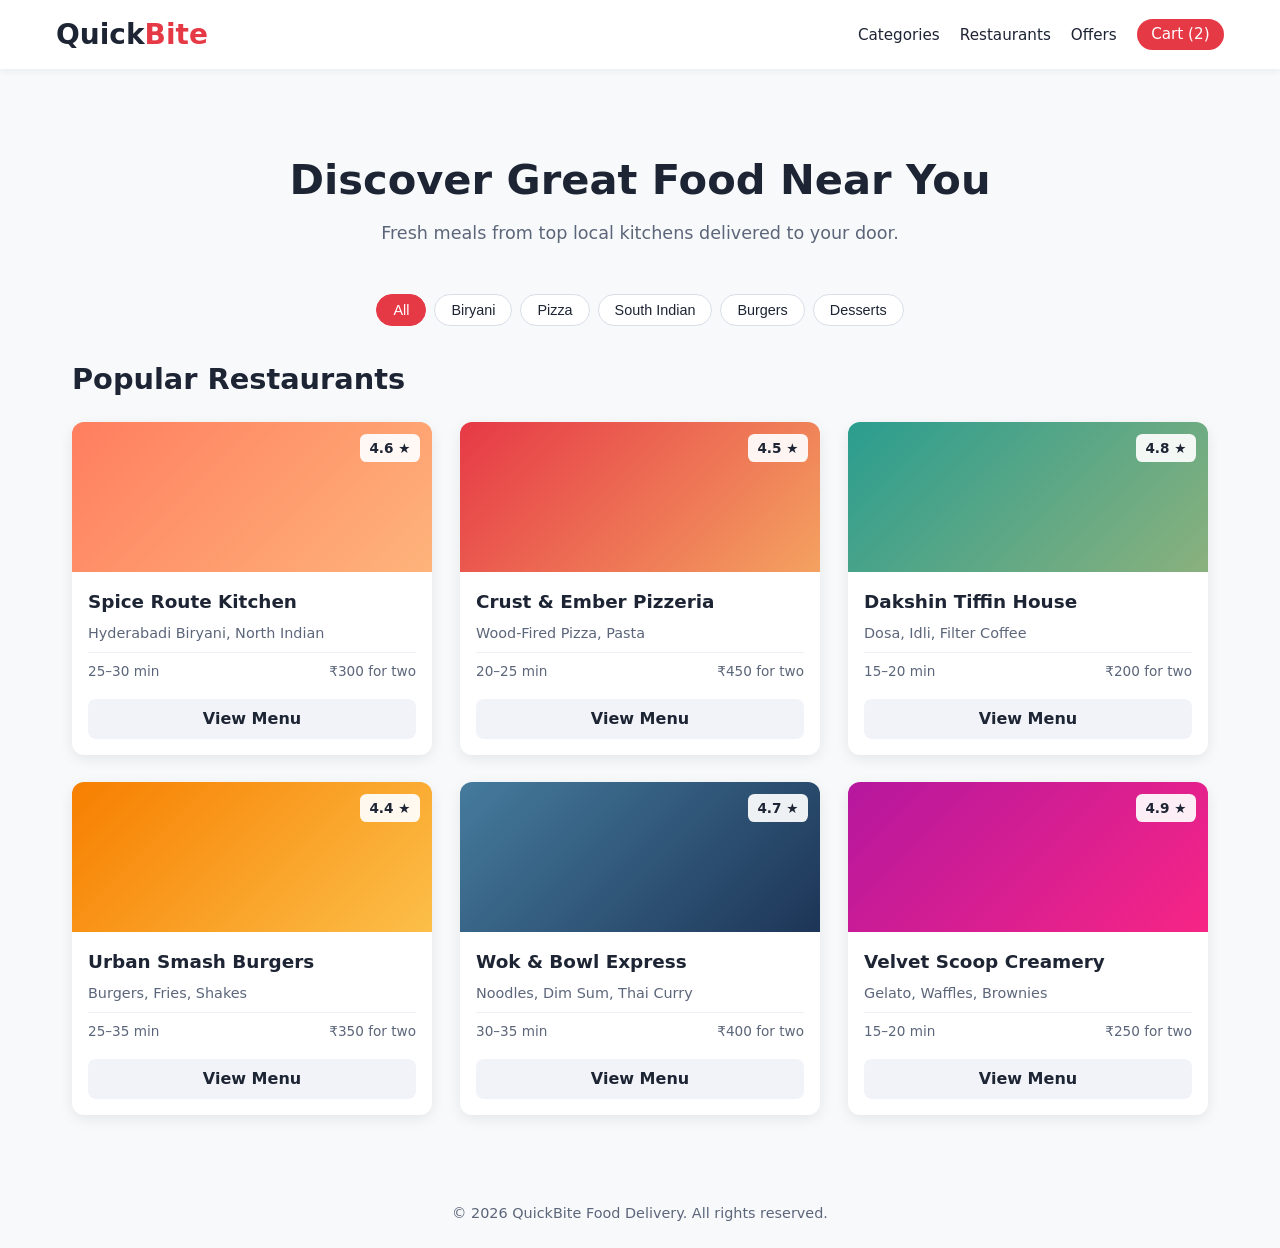
==== Practical-3/index.html @ 377430cd "Initial commit" ====
<!DOCTYPE html>
<html lang="en">
<head>
  <meta charset="UTF-8">
  <meta name="viewport" content="width=device-width, initial-scale=1.0">
  <title>QuickBite | Online Food Ordering & Restaurant Discovery</title>
  <link rel="stylesheet" href="style.css">
</head>
<body>
  <header class="site-header">
    <div class="header-inner">
      <a href="#" class="brand">Quick<span>Bite</span></a>
      <nav class="main-nav" aria-label="Primary Navigation">
        <ul>
          <li><a href="#categories">Categories</a></li>
          <li><a href="#restaurants">Restaurants</a></li>
          <li><a href="#offers">Offers</a></li>
          <li><a href="#cart" class="btn-cart">Cart (2)</a></li>
        </ul>
      </nav>
    </div>
  </header>

  <main>
    <section class="hero">
      <h1>Discover Great Food Near You</h1>
      <p>Fresh meals from top local kitchens delivered to your door.</p>
    </section>

    <section id="categories" class="categories" aria-label="Food Categories">
      <button type="button" class="chip active">All</button>
      <button type="button" class="chip">Biryani</button>
      <button type="button" class="chip">Pizza</button>
      <button type="button" class="chip">South Indian</button>
      <button type="button" class="chip">Burgers</button>
      <button type="button" class="chip">Desserts</button>
    </section>

    <section id="restaurants" class="restaurant-section">
      <h2>Popular Restaurants</h2>
      <div class="restaurant-grid">
        <div class="card-wrapper">
          <article class="restaurant-card">
            <div class="card-banner banner-1">
              <span class="badge">4.6 ★</span>
            </div>
            <div class="card-body">
              <h3>Spice Route Kitchen</h3>
              <p class="cuisine">Hyderabadi Biryani, North Indian</p>
              <div class="card-meta">
                <span>25–30 min</span>
                <span>₹300 for two</span>
              </div>
              <a href="#" class="btn-menu">View Menu</a>
            </div>
          </article>
        </div>

        <div class="card-wrapper">
          <article class="restaurant-card">
            <div class="card-banner banner-2">
              <span class="badge">4.5 ★</span>
            </div>
            <div class="card-body">
              <h3>Crust &amp; Ember Pizzeria</h3>
              <p class="cuisine">Wood-Fired Pizza, Pasta</p>
              <div class="card-meta">
                <span>20–25 min</span>
                <span>₹450 for two</span>
              </div>
              <a href="#" class="btn-menu">View Menu</a>
            </div>
          </article>
        </div>

        <div class="card-wrapper">
          <article class="restaurant-card">
            <div class="card-banner banner-3">
              <span class="badge">4.8 ★</span>
            </div>
            <div class="card-body">
              <h3>Dakshin Tiffin House</h3>
              <p class="cuisine">Dosa, Idli, Filter Coffee</p>
              <div class="card-meta">
                <span>15–20 min</span>
                <span>₹200 for two</span>
              </div>
              <a href="#" class="btn-menu">View Menu</a>
            </div>
          </article>
        </div>

        <div class="card-wrapper">
          <article class="restaurant-card">
            <div class="card-banner banner-4">
              <span class="badge">4.4 ★</span>
            </div>
            <div class="card-body">
              <h3>Urban Smash Burgers</h3>
              <p class="cuisine">Burgers, Fries, Shakes</p>
              <div class="card-meta">
                <span>25–35 min</span>
                <span>₹350 for two</span>
              </div>
              <a href="#" class="btn-menu">View Menu</a>
            </div>
          </article>
        </div>

        <div class="card-wrapper">
          <article class="restaurant-card">
            <div class="card-banner banner-5">
              <span class="badge">4.7 ★</span>
            </div>
            <div class="card-body">
              <h3>Wok &amp; Bowl Express</h3>
              <p class="cuisine">Noodles, Dim Sum, Thai Curry</p>
              <div class="card-meta">
                <span>30–35 min</span>
                <span>₹400 for two</span>
              </div>
              <a href="#" class="btn-menu">View Menu</a>
            </div>
          </article>
        </div>

        <div class="card-wrapper">
          <article class="restaurant-card">
            <div class="card-banner banner-6">
              <span class="badge">4.9 ★</span>
            </div>
            <div class="card-body">
              <h3>Velvet Scoop Creamery</h3>
              <p class="cuisine">Gelato, Waffles, Brownies</p>
              <div class="card-meta">
                <span>15–20 min</span>
                <span>₹250 for two</span>
              </div>
              <a href="#" class="btn-menu">View Menu</a>
            </div>
          </article>
        </div>
      </div>
    </section>
  </main>

  <footer class="site-footer">
    <p>&copy; 2026 QuickBite Food Delivery. All rights reserved.</p>
  </footer>
</body>
</html>
---- Practical-3/style.css ----
*,
*::before,
*::after {
  box-sizing: border-box;
  margin: 0;
  padding: 0;
}

:root {
  --primary: #e63946;
  --primary-dark: #c1121f;
  --bg: #f8f9fa;
  --surface: #ffffff;
  --text: #1d2433;
  --muted: #5c667a;
  --radius: 0.75rem;
  --shadow: 0 4px 14px rgba(0, 0, 0, 0.08);
}

body {
  font-family: system-ui, -apple-system, Segoe UI, Roboto, sans-serif;
  background-color: var(--bg);
  color: var(--text);
  line-height: 1.5;
}

.site-header {
  background: var(--surface);
  box-shadow: 0 2px 8px rgba(0, 0, 0, 0.06);
  position: sticky;
  top: 0;
  z-index: 100;
}

.header-inner {
  max-width: 1200px;
  margin: 0 auto;
  padding: 0.85rem 1rem;
  display: flex;
  flex-direction: column;
  align-items: center;
  gap: 0.75rem;
}

.brand {
  font-size: clamp(1.35rem, 2.5vw, 1.75rem);
  font-weight: 800;
  text-decoration: none;
  color: var(--text);
}

.brand span {
  color: var(--primary);
}

.main-nav ul {
  list-style: none;
  display: flex;
  flex-wrap: wrap;
  justify-content: center;
  align-items: center;
  gap: 0.75rem 1.25rem;
}

.main-nav a {
  text-decoration: none;
  color: var(--text);
  font-weight: 500;
  font-size: 0.95rem;
  transition: color 0.2s ease;
}

.main-nav a:hover {
  color: var(--primary);
}

.btn-cart {
  background: var(--primary);
  color: #ffffff !important;
  padding: 0.4rem 0.9rem;
  border-radius: 999px;
}

.btn-cart:hover {
  background: var(--primary-dark);
}

main {
  max-width: 1200px;
  margin: 0 auto;
  padding: clamp(1rem, 3vw, 2rem);
}

.hero {
  text-align: center;
  padding: clamp(1.5rem, 4vw, 3rem) 1rem;
}

.hero h1 {
  font-size: clamp(1.6rem, 4vw, 2.6rem);
  margin-bottom: 0.5rem;
}

.hero p {
  color: var(--muted);
  font-size: clamp(0.95rem, 2vw, 1.1rem);
}

.categories {
  display: flex;
  flex-wrap: wrap;
  justify-content: center;
  gap: 0.5rem;
  margin-bottom: 2rem;
}

.chip {
  border: 1px solid #d9dee8;
  background: var(--surface);
  color: var(--text);
  padding: 0.45rem 1rem;
  border-radius: 999px;
  cursor: pointer;
  font-size: 0.9rem;
  transition: background 0.2s ease, color 0.2s ease;
}

.chip.active,
.chip:hover {
  background: var(--primary);
  border-color: var(--primary);
  color: #ffffff;
}

.restaurant-section h2 {
  font-size: clamp(1.3rem, 2.5vw, 1.8rem);
  margin-bottom: 1.25rem;
}

.restaurant-grid {
  display: grid;
  grid-template-columns: 1fr;
  gap: clamp(1rem, 2.5vw, 1.75rem);
}

.card-wrapper {
  container-type: inline-size;
  container-name: restaurant-card;
}

.restaurant-card {
  background: var(--surface);
  border-radius: var(--radius);
  overflow: hidden;
  box-shadow: var(--shadow);
  display: flex;
  flex-direction: column;
  height: 100%;
  transition: transform 0.25s ease, box-shadow 0.25s ease;
}

.restaurant-card:hover {
  transform: translateY(-6px);
  box-shadow: 0 12px 24px rgba(0, 0, 0, 0.14);
}

.card-banner {
  height: 150px;
  position: relative;
  display: flex;
  align-items: flex-start;
  justify-content: flex-end;
  padding: 0.75rem;
}

.banner-1 { background: linear-gradient(135deg, #ff7e5f, #feb47b); }
.banner-2 { background: linear-gradient(135deg, #e63946, #f4a261); }
.banner-3 { background: linear-gradient(135deg, #2a9d8f, #8ab17d); }
.banner-4 { background: linear-gradient(135deg, #f77f00, #fcbf49); }
.banner-5 { background: linear-gradient(135deg, #457b9d, #1d3557); }
.banner-6 { background: linear-gradient(135deg, #b5179e, #f72585); }

.badge {
  background: rgba(255, 255, 255, 0.92);
  color: #1d2433;
  font-weight: 700;
  font-size: 0.85rem;
  padding: 0.25rem 0.6rem;
  border-radius: 0.4rem;
}

.card-body {
  padding: 1rem;
  display: flex;
  flex-direction: column;
  gap: 0.45rem;
  flex: 1;
}

.card-body h3 {
  font-size: 1.15rem;
}

.cuisine {
  color: var(--muted);
  font-size: 0.9rem;
}

.card-meta {
  display: flex;
  justify-content: space-between;
  font-size: 0.85rem;
  color: var(--muted);
  margin-top: auto;
  padding-top: 0.5rem;
  border-top: 1px solid #edf0f5;
}

.btn-menu {
  margin-top: 0.65rem;
  display: inline-block;
  text-align: center;
  background: #f1f3f8;
  color: var(--text);
  text-decoration: none;
  font-weight: 600;
  padding: 0.5rem 0.75rem;
  border-radius: 0.5rem;
  transition: background 0.2s ease, color 0.2s ease;
}

.btn-menu:hover {
  background: var(--primary);
  color: #ffffff;
}

.site-footer {
  text-align: center;
  padding: 1.5rem 1rem;
  color: var(--muted);
  font-size: 0.9rem;
  margin-top: 2rem;
}

@container restaurant-card (min-width: 420px) {
  .restaurant-card {
    flex-direction: row;
  }
  .card-banner {
    width: 40%;
    height: auto;
    min-height: 170px;
  }
}

@media (min-width: 640px) {
  .header-inner {
    flex-direction: row;
    justify-content: space-between;
  }

  .restaurant-grid {
    grid-template-columns: repeat(2, 1fr);
  }
}

@media (min-width: 1024px) {
  .restaurant-grid {
    grid-template-columns: repeat(3, 1fr);
  }
}
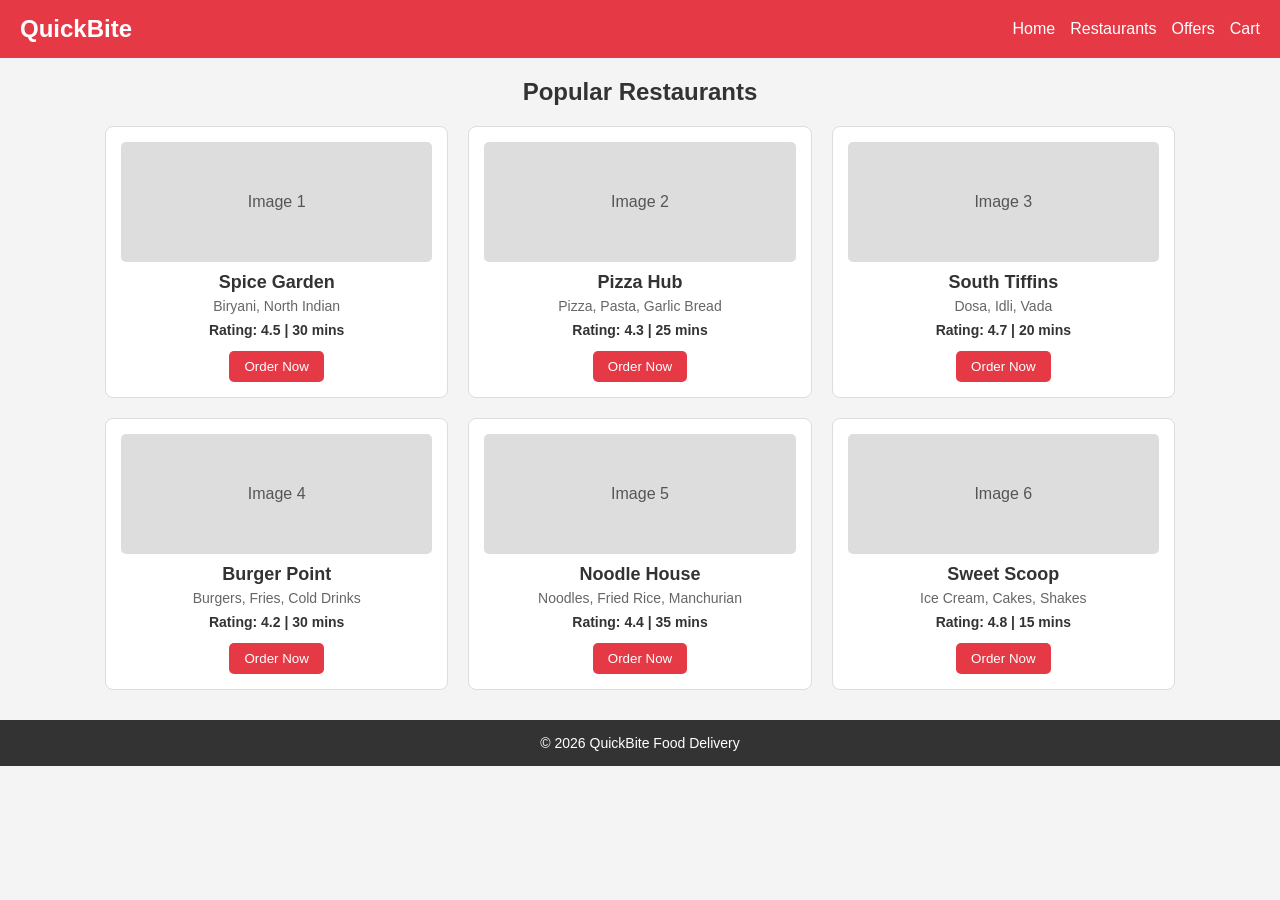
==== commit 8ad1b030: "Version 1" ====
--- a/Practical-3/index.html
+++ b/Practical-3/index.html
@@ -3,149 +3,84 @@
 <head>
   <meta charset="UTF-8">
   <meta name="viewport" content="width=device-width, initial-scale=1.0">
-  <title>QuickBite | Online Food Ordering & Restaurant Discovery</title>
+  <title>QuickBite - Food Ordering</title>
   <link rel="stylesheet" href="style.css">
 </head>
 <body>
-  <header class="site-header">
-    <div class="header-inner">
-      <a href="#" class="brand">Quick<span>Bite</span></a>
-      <nav class="main-nav" aria-label="Primary Navigation">
-        <ul>
-          <li><a href="#categories">Categories</a></li>
-          <li><a href="#restaurants">Restaurants</a></li>
-          <li><a href="#offers">Offers</a></li>
-          <li><a href="#cart" class="btn-cart">Cart (2)</a></li>
-        </ul>
-      </nav>
-    </div>
+
+  <!-- Header with Flexbox -->
+  <header>
+    <div class="logo">QuickBite</div>
+    <nav>
+      <ul>
+        <li><a href="#">Home</a></li>
+        <li><a href="#">Restaurants</a></li>
+        <li><a href="#">Offers</a></li>
+        <li><a href="#">Cart</a></li>
+      </ul>
+    </nav>
   </header>
 
+  <!-- Main Content -->
   <main>
-    <section class="hero">
-      <h1>Discover Great Food Near You</h1>
-      <p>Fresh meals from top local kitchens delivered to your door.</p>
-    </section>
+    <h1>Popular Restaurants</h1>
 
-    <section id="categories" class="categories" aria-label="Food Categories">
-      <button type="button" class="chip active">All</button>
-      <button type="button" class="chip">Biryani</button>
-      <button type="button" class="chip">Pizza</button>
-      <button type="button" class="chip">South Indian</button>
-      <button type="button" class="chip">Burgers</button>
-      <button type="button" class="chip">Desserts</button>
-    </section>
+    <!-- Restaurant Grid -->
+    <div class="restaurant-grid">
+      <div class="card">
+        <div class="card-img">Image 1</div>
+        <h2>Spice Garden</h2>
+        <p>Biryani, North Indian</p>
+        <p class="info">Rating: 4.5 | 30 mins</p>
+        <button>Order Now</button>
+      </div>
 
-    <section id="restaurants" class="restaurant-section">
-      <h2>Popular Restaurants</h2>
-      <div class="restaurant-grid">
-        <div class="card-wrapper">
-          <article class="restaurant-card">
-            <div class="card-banner banner-1">
-              <span class="badge">4.6 ★</span>
-            </div>
-            <div class="card-body">
-              <h3>Spice Route Kitchen</h3>
-              <p class="cuisine">Hyderabadi Biryani, North Indian</p>
-              <div class="card-meta">
-                <span>25–30 min</span>
-                <span>₹300 for two</span>
-              </div>
-              <a href="#" class="btn-menu">View Menu</a>
-            </div>
-          </article>
-        </div>
+      <div class="card">
+        <div class="card-img">Image 2</div>
+        <h2>Pizza Hub</h2>
+        <p>Pizza, Pasta, Garlic Bread</p>
+        <p class="info">Rating: 4.3 | 25 mins</p>
+        <button>Order Now</button>
+      </div>
 
-        <div class="card-wrapper">
-          <article class="restaurant-card">
-            <div class="card-banner banner-2">
-              <span class="badge">4.5 ★</span>
-            </div>
-            <div class="card-body">
-              <h3>Crust &amp; Ember Pizzeria</h3>
-              <p class="cuisine">Wood-Fired Pizza, Pasta</p>
-              <div class="card-meta">
-                <span>20–25 min</span>
-                <span>₹450 for two</span>
-              </div>
-              <a href="#" class="btn-menu">View Menu</a>
-            </div>
-          </article>
-        </div>
+      <div class="card">
+        <div class="card-img">Image 3</div>
+        <h2>South Tiffins</h2>
+        <p>Dosa, Idli, Vada</p>
+        <p class="info">Rating: 4.7 | 20 mins</p>
+        <button>Order Now</button>
+      </div>
 
-        <div class="card-wrapper">
-          <article class="restaurant-card">
-            <div class="card-banner banner-3">
-              <span class="badge">4.8 ★</span>
-            </div>
-            <div class="card-body">
-              <h3>Dakshin Tiffin House</h3>
-              <p class="cuisine">Dosa, Idli, Filter Coffee</p>
-              <div class="card-meta">
-                <span>15–20 min</span>
-                <span>₹200 for two</span>
-              </div>
-              <a href="#" class="btn-menu">View Menu</a>
-            </div>
-          </article>
-        </div>
+      <div class="card">
+        <div class="card-img">Image 4</div>
+        <h2>Burger Point</h2>
+        <p>Burgers, Fries, Cold Drinks</p>
+        <p class="info">Rating: 4.2 | 30 mins</p>
+        <button>Order Now</button>
+      </div>
 
-        <div class="card-wrapper">
-          <article class="restaurant-card">
-            <div class="card-banner banner-4">
-              <span class="badge">4.4 ★</span>
-            </div>
-            <div class="card-body">
-              <h3>Urban Smash Burgers</h3>
-              <p class="cuisine">Burgers, Fries, Shakes</p>
-              <div class="card-meta">
-                <span>25–35 min</span>
-                <span>₹350 for two</span>
-              </div>
-              <a href="#" class="btn-menu">View Menu</a>
-            </div>
-          </article>
-        </div>
+      <div class="card">
+        <div class="card-img">Image 5</div>
+        <h2>Noodle House</h2>
+        <p>Noodles, Fried Rice, Manchurian</p>
+        <p class="info">Rating: 4.4 | 35 mins</p>
+        <button>Order Now</button>
+      </div>
 
-        <div class="card-wrapper">
-          <article class="restaurant-card">
-            <div class="card-banner banner-5">
-              <span class="badge">4.7 ★</span>
-            </div>
-            <div class="card-body">
-              <h3>Wok &amp; Bowl Express</h3>
-              <p class="cuisine">Noodles, Dim Sum, Thai Curry</p>
-              <div class="card-meta">
-                <span>30–35 min</span>
-                <span>₹400 for two</span>
-              </div>
-              <a href="#" class="btn-menu">View Menu</a>
-            </div>
-          </article>
-        </div>
-
-        <div class="card-wrapper">
-          <article class="restaurant-card">
-            <div class="card-banner banner-6">
-              <span class="badge">4.9 ★</span>
-            </div>
-            <div class="card-body">
-              <h3>Velvet Scoop Creamery</h3>
-              <p class="cuisine">Gelato, Waffles, Brownies</p>
-              <div class="card-meta">
-                <span>15–20 min</span>
-                <span>₹250 for two</span>
-              </div>
-              <a href="#" class="btn-menu">View Menu</a>
-            </div>
-          </article>
-        </div>
+      <div class="card">
+        <div class="card-img">Image 6</div>
+        <h2>Sweet Scoop</h2>
+        <p>Ice Cream, Cakes, Shakes</p>
+        <p class="info">Rating: 4.8 | 15 mins</p>
+        <button>Order Now</button>
       </div>
-    </section>
+    </div>
   </main>
 
-  <footer class="site-footer">
-    <p>&copy; 2026 QuickBite Food Delivery. All rights reserved.</p>
+  <!-- Footer -->
+  <footer>
+    <p>© 2026 QuickBite Food Delivery</p>
   </footer>
+
 </body>
 </html>
--- a/Practical-3/style.css
+++ b/Practical-3/style.css
@@ -1,260 +1,136 @@
-*,
-*::before,
-*::after {
-  box-sizing: border-box;
+/* Basic Reset */
+* {
   margin: 0;
   padding: 0;
-}
-
-:root {
-  --primary: #e63946;
-  --primary-dark: #c1121f;
-  --bg: #f8f9fa;
-  --surface: #ffffff;
-  --text: #1d2433;
-  --muted: #5c667a;
-  --radius: 0.75rem;
-  --shadow: 0 4px 14px rgba(0, 0, 0, 0.08);
+  box-sizing: border-box;
 }
 
 body {
-  font-family: system-ui, -apple-system, Segoe UI, Roboto, sans-serif;
-  background-color: var(--bg);
-  color: var(--text);
-  line-height: 1.5;
+  font-family: Arial, sans-serif;
+  background-color: #f4f4f4;
+  color: #333;
 }
 
-.site-header {
-  background: var(--surface);
-  box-shadow: 0 2px 8px rgba(0, 0, 0, 0.06);
-  position: sticky;
-  top: 0;
-  z-index: 100;
-}
-
-.header-inner {
-  max-width: 1200px;
-  margin: 0 auto;
-  padding: 0.85rem 1rem;
+/* Header & Navigation using Flexbox */
+header {
+  background-color: #e63946;
+  color: white;
+  padding: 15px 20px;
   display: flex;
   flex-direction: column;
   align-items: center;
-  gap: 0.75rem;
+  gap: 10px;
 }
 
-.brand {
-  font-size: clamp(1.35rem, 2.5vw, 1.75rem);
-  font-weight: 800;
-  text-decoration: none;
-  color: var(--text);
+.logo {
+  font-size: 24px;
+  font-weight: bold;
 }
 
-.brand span {
-  color: var(--primary);
+nav ul {
+  list-style: none;
+  display: flex;
+  gap: 15px;
 }
 
-.main-nav ul {
-  list-style: none;
-  display: flex;
-  flex-wrap: wrap;
-  justify-content: center;
-  align-items: center;
-  gap: 0.75rem 1.25rem;
+nav a {
+  color: white;
+  text-decoration: none;
+  font-size: 16px;
 }
 
-.main-nav a {
-  text-decoration: none;
-  color: var(--text);
-  font-weight: 500;
-  font-size: 0.95rem;
-  transition: color 0.2s ease;
+nav a:hover {
+  text-decoration: underline;
 }
 
-.main-nav a:hover {
-  color: var(--primary);
+/* Main Section */
+main {
+  max-width: 1100px;
+  margin: 20px auto;
+  padding: 0 15px;
 }
 
-.btn-cart {
-  background: var(--primary);
-  color: #ffffff !important;
-  padding: 0.4rem 0.9rem;
-  border-radius: 999px;
+h1 {
+  text-align: center;
+  margin-bottom: 20px;
+  font-size: 24px;
 }
 
-.btn-cart:hover {
-  background: var(--primary-dark);
-}
-
-main {
-  max-width: 1200px;
-  margin: 0 auto;
-  padding: clamp(1rem, 3vw, 2rem);
-}
-
-.hero {
-  text-align: center;
-  padding: clamp(1.5rem, 4vw, 3rem) 1rem;
-}
-
-.hero h1 {
-  font-size: clamp(1.6rem, 4vw, 2.6rem);
-  margin-bottom: 0.5rem;
-}
-
-.hero p {
-  color: var(--muted);
-  font-size: clamp(0.95rem, 2vw, 1.1rem);
-}
-
-.categories {
-  display: flex;
-  flex-wrap: wrap;
-  justify-content: center;
-  gap: 0.5rem;
-  margin-bottom: 2rem;
-}
-
-.chip {
-  border: 1px solid #d9dee8;
-  background: var(--surface);
-  color: var(--text);
-  padding: 0.45rem 1rem;
-  border-radius: 999px;
-  cursor: pointer;
-  font-size: 0.9rem;
-  transition: background 0.2s ease, color 0.2s ease;
-}
-
-.chip.active,
-.chip:hover {
-  background: var(--primary);
-  border-color: var(--primary);
-  color: #ffffff;
-}
-
-.restaurant-section h2 {
-  font-size: clamp(1.3rem, 2.5vw, 1.8rem);
-  margin-bottom: 1.25rem;
-}
-
+/* Restaurant Grid (Mobile-First: 1 Column) */
 .restaurant-grid {
   display: grid;
   grid-template-columns: 1fr;
-  gap: clamp(1rem, 2.5vw, 1.75rem);
+  gap: 20px;
 }
 
-.card-wrapper {
-  container-type: inline-size;
-  container-name: restaurant-card;
+/* Card Styling */
+.card {
+  background-color: white;
+  border: 1px solid #ddd;
+  border-radius: 8px;
+  padding: 15px;
+  text-align: center;
+  transition: transform 0.2s;
 }
 
-.restaurant-card {
-  background: var(--surface);
-  border-radius: var(--radius);
-  overflow: hidden;
-  box-shadow: var(--shadow);
-  display: flex;
-  flex-direction: column;
-  height: 100%;
-  transition: transform 0.25s ease, box-shadow 0.25s ease;
+/* Simple Hover Effect */
+.card:hover {
+  transform: scale(1.03);
+  box-shadow: 0 4px 8px rgba(0, 0, 0, 0.1);
 }
 
-.restaurant-card:hover {
-  transform: translateY(-6px);
-  box-shadow: 0 12px 24px rgba(0, 0, 0, 0.14);
+.card-img {
+  background-color: #ddd;
+  height: 120px;
+  line-height: 120px;
+  color: #555;
+  margin-bottom: 10px;
+  border-radius: 5px;
 }
 
-.card-banner {
-  height: 150px;
-  position: relative;
-  display: flex;
-  align-items: flex-start;
-  justify-content: flex-end;
-  padding: 0.75rem;
+.card h2 {
+  font-size: 18px;
+  margin-bottom: 5px;
 }
 
-.banner-1 { background: linear-gradient(135deg, #ff7e5f, #feb47b); }
-.banner-2 { background: linear-gradient(135deg, #e63946, #f4a261); }
-.banner-3 { background: linear-gradient(135deg, #2a9d8f, #8ab17d); }
-.banner-4 { background: linear-gradient(135deg, #f77f00, #fcbf49); }
-.banner-5 { background: linear-gradient(135deg, #457b9d, #1d3557); }
-.banner-6 { background: linear-gradient(135deg, #b5179e, #f72585); }
-
-.badge {
-  background: rgba(255, 255, 255, 0.92);
-  color: #1d2433;
-  font-weight: 700;
-  font-size: 0.85rem;
-  padding: 0.25rem 0.6rem;
-  border-radius: 0.4rem;
+.card p {
+  font-size: 14px;
+  color: #666;
+  margin-bottom: 8px;
 }
 
-.card-body {
-  padding: 1rem;
-  display: flex;
-  flex-direction: column;
-  gap: 0.45rem;
-  flex: 1;
+.card .info {
+  font-weight: bold;
+  color: #333;
 }
 
-.card-body h3 {
-  font-size: 1.15rem;
+.card button {
+  background-color: #e63946;
+  color: white;
+  border: none;
+  padding: 8px 15px;
+  border-radius: 5px;
+  cursor: pointer;
+  margin-top: 5px;
 }
 
-.cuisine {
-  color: var(--muted);
-  font-size: 0.9rem;
+.card button:hover {
+  background-color: #c1121f;
 }
 
-.card-meta {
-  display: flex;
-  justify-content: space-between;
-  font-size: 0.85rem;
-  color: var(--muted);
-  margin-top: auto;
-  padding-top: 0.5rem;
-  border-top: 1px solid #edf0f5;
+/* Footer */
+footer {
+  background-color: #333;
+  color: white;
+  text-align: center;
+  padding: 15px;
+  margin-top: 30px;
+  font-size: 14px;
 }
 
-.btn-menu {
-  margin-top: 0.65rem;
-  display: inline-block;
-  text-align: center;
-  background: #f1f3f8;
-  color: var(--text);
-  text-decoration: none;
-  font-weight: 600;
-  padding: 0.5rem 0.75rem;
-  border-radius: 0.5rem;
-  transition: background 0.2s ease, color 0.2s ease;
-}
-
-.btn-menu:hover {
-  background: var(--primary);
-  color: #ffffff;
-}
-
-.site-footer {
-  text-align: center;
-  padding: 1.5rem 1rem;
-  color: var(--muted);
-  font-size: 0.9rem;
-  margin-top: 2rem;
-}
-
-@container restaurant-card (min-width: 420px) {
-  .restaurant-card {
-    flex-direction: row;
-  }
-  .card-banner {
-    width: 40%;
-    height: auto;
-    min-height: 170px;
-  }
-}
-
-@media (min-width: 640px) {
-  .header-inner {
+/* Tablet View (min-width: 600px) */
+@media (min-width: 600px) {
+  header {
     flex-direction: row;
     justify-content: space-between;
   }
@@ -264,7 +140,8 @@
   }
 }
 
-@media (min-width: 1024px) {
+/* Desktop View (min-width: 900px) */
+@media (min-width: 900px) {
   .restaurant-grid {
     grid-template-columns: repeat(3, 1fr);
   }
